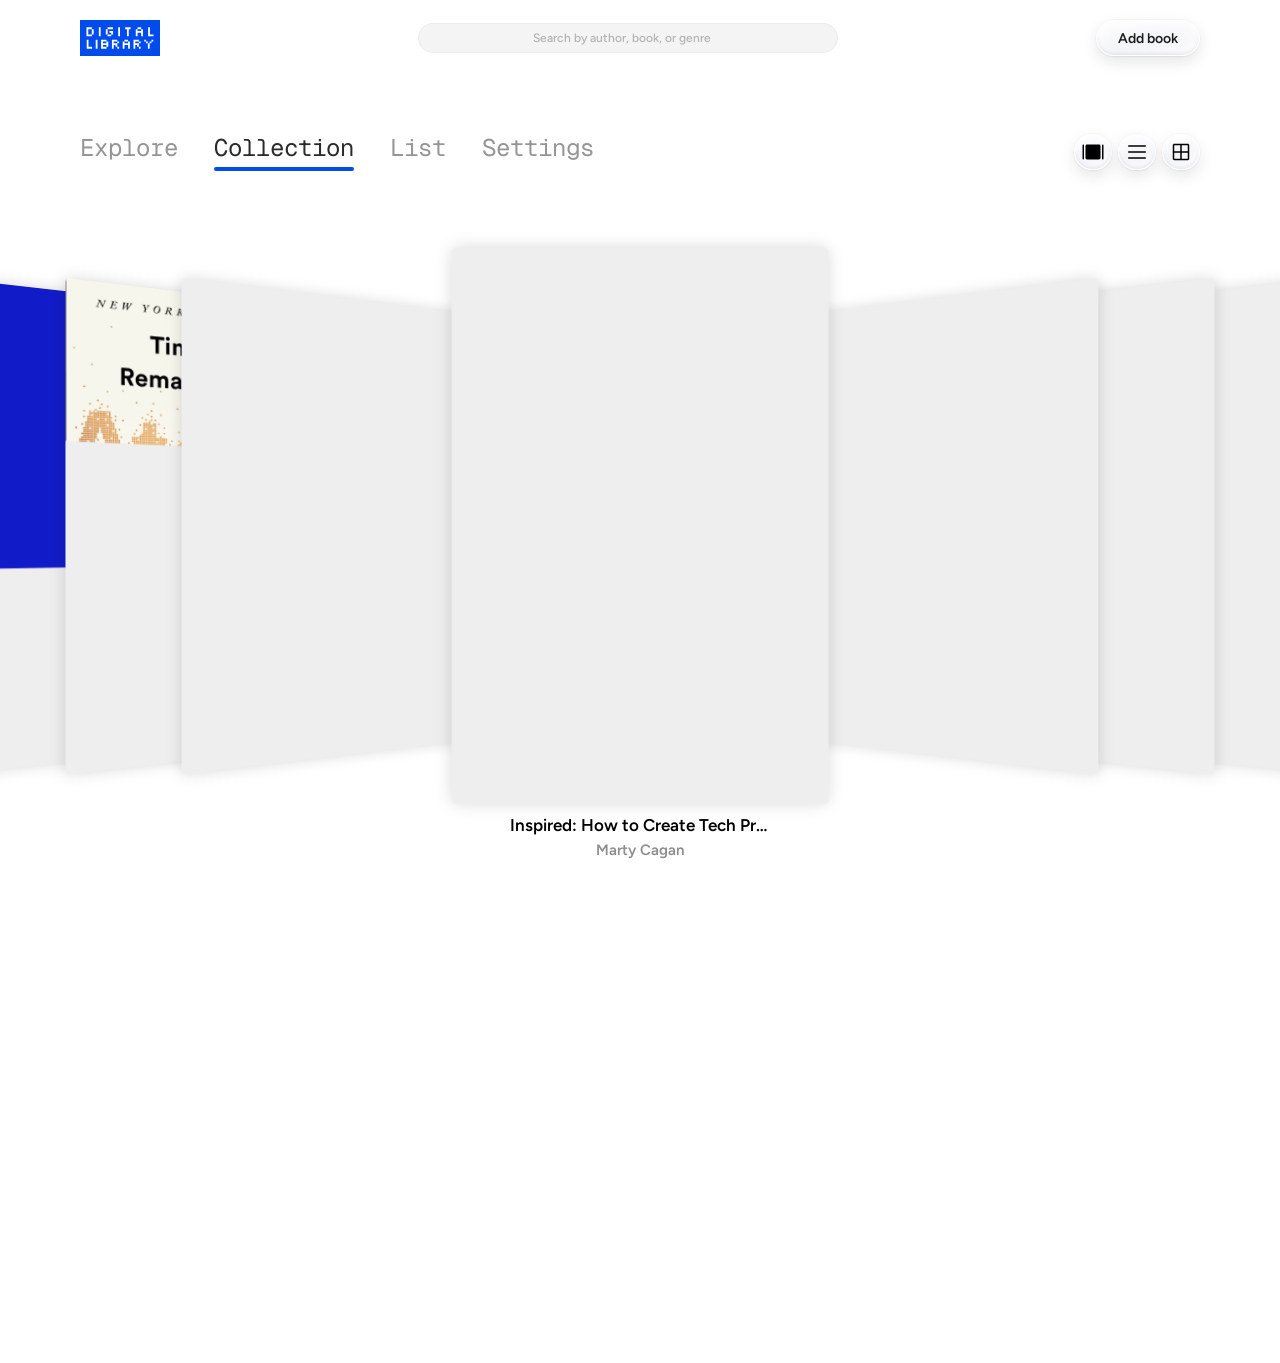
==== _ocr.html @ b077924c "Updates" ====
<!DOCTYPE html>
<html lang="en">
<head>
  <meta charset="UTF-8" />
  <meta name="viewport" content="width=device-width, initial-scale=1.0, minimum-scale=1.0, maximum-scale=1.0, user-scalable=no, viewport-fit=cover" />
  <title>Digital Library</title>
  <meta name="description" content="A Cover Flow shelf for the books worth keeping." />

  <!-- Link previews -->
  <meta property="og:type" content="website" />
  <meta property="og:title" content="Digital Library" />
  <meta property="og:description" content="A Cover Flow shelf for the books worth keeping." />
  <meta property="og:image" content="assets/og-image.png" />
  <meta property="og:image:width" content="800" />
  <meta property="og:image:height" content="600" />
  <meta property="og:image:alt" content="Digital Library" />
  <meta name="twitter:card" content="summary_large_image" />
  <meta name="twitter:title" content="Digital Library" />
  <meta name="twitter:description" content="A Cover Flow shelf for the books worth keeping." />
  <meta name="twitter:image" content="assets/og-image.png" />
  <link rel="preconnect" href="https://fonts.googleapis.com" />
  <link rel="preconnect" href="https://fonts.gstatic.com" crossorigin />
  <link href="https://fonts.googleapis.com/css2?family=Figtree:wght@400;500;600&family=Geist+Mono:wght@400;500&display=swap" rel="stylesheet" />
  <link rel="stylesheet" href="styles.css" />
</head>
<body>
  <header class="topbar">
    <div class="topbar-row">
      <img class="logo" src="assets/logo.svg" alt="Digital Library" />
      <div class="search" role="search">
        <input id="searchInput" type="search" placeholder="Search by author, book, or genre"
               aria-label="Search by author, book, or genre" autocomplete="off" />
      </div>
      <button class="add-btn glass" id="addBtn">Add book</button>
    </div>

    <div class="nav-row">
      <nav class="tabs" id="tabsNav">
        <button class="tab-link" data-tab="explore" data-label="Explore">
          Explore<img class="tab-caret" src="assets/caret-down.svg" alt="" />
        </button>
        <button class="tab-link active" data-tab="collection" data-label="Collection" aria-haspopup="menu" aria-expanded="false">
          Collection<img class="tab-caret" src="assets/caret-down.svg" alt="" />
        </button>
        <button class="tab-link" data-tab="list" data-label="List">
          List<img class="tab-caret" src="assets/caret-down.svg" alt="" />
        </button>
        <button class="tab-link" data-tab="settings" data-label="Settings">
          Settings<img class="tab-caret" src="assets/caret-down.svg" alt="" />
        </button>
        <span class="tab-indicator" id="tabIndicator" aria-hidden="true"></span>
        <div class="tab-menu glass glass--static" id="tabMenu" role="menu" hidden></div>
      </nav>

      <div class="view-ctas" id="viewCtas" role="group" aria-label="View">
        <button class="glass view-cta active" data-view="cover" aria-label="Cover view" title="Cover view" aria-pressed="true">
          <img class="icon-on" src="assets/slideshow-on.svg" alt="" />
          <img class="icon-off" src="assets/slideshow-off.svg" alt="" />
        </button>
        <button class="glass view-cta" data-view="list" aria-label="List view" title="List view" aria-pressed="false">
          <img class="icon-on" src="assets/list-on.svg" alt="" />
          <img class="icon-off" src="assets/list-off.svg" alt="" />
        </button>
        <button class="glass view-cta" data-view="grid" aria-label="Grid view" title="Grid view" aria-pressed="false">
          <img class="icon-on" src="assets/grid-on.svg" alt="" />
          <img class="icon-off" src="assets/grid-off.svg" alt="" />
        </button>
      </div>
    </div>
  </header>

  <main class="stage" id="stage">
    <div class="coverflow" id="coverflow"></div>
    <div class="book-meta" id="bookMeta">
      <p class="book-title" id="bookTitle"></p>
      <p class="book-author" id="bookAuthor"></p>
    </div>
  </main>

  <!-- Book detail tray -->
  <div class="tray-scrim" id="trayScrim" hidden></div>
  <aside class="tray glass glass--static" id="tray" role="dialog" aria-modal="true" aria-labelledby="trayTitle" hidden>
    <button class="tray-grip" id="trayGrip" aria-label="Close details"></button>
    <div class="tray-body">
      <img class="tray-cover" id="trayCover" alt="" />
      <div class="tray-text">
        <h2 class="tray-title" id="trayTitle"></h2>
        <p class="tray-author" id="trayAuthor"></p>
        <p class="tray-synopsis" id="traySynopsis"></p>
        <div class="tray-ctas" id="trayCtas"></div>
      </div>
    </div>
  </aside>

  <section class="browse" id="browse" hidden>
    <div class="browse-inner" id="browseInner"></div>
    <p class="browse-empty" id="browseEmpty" hidden>No books match that search.</p>
  </section>

  <!-- Add-book modal -->
  <div class="modal-backdrop" id="modalBackdrop" hidden>
    <div class="modal" role="dialog" aria-modal="true" aria-labelledby="modalTitle">
      <div class="modal-header">
        <h2 id="modalTitle">Add a book</h2>
        <button class="modal-close" id="modalClose" aria-label="Close">&times;</button>
      </div>

      <div class="modal-tabs" role="tablist">
        <button class="tab active" id="tabScan" role="tab" aria-selected="true">Scan ISBN</button>
        <button class="tab" id="tabPhoto" role="tab" aria-selected="false">Photo of cover</button>
      </div>

      <div class="camera-wrap" id="cameraWrap">
        <video id="camVideo" autoplay playsinline muted></video>
        <div class="scan-frame" id="scanFrame"></div>
        <p class="camera-note" id="cameraNote">Point the camera at the barcode on the back of the book.</p>
      </div>

      <div class="camera-fallback" id="cameraFallback" hidden>
        <p>Camera unavailable. Upload a photo instead:</p>
        <input type="file" id="fileInput" accept="image/*" capture="environment" />
      </div>

      <div class="modal-actions" id="scanActions">
        <div class="manual-isbn">
          <input type="text" id="isbnInput" inputmode="numeric" placeholder="…or type the ISBN" />
          <button class="btn secondary" id="isbnLookupBtn">Look up</button>
        </div>
      </div>

      <div class="modal-actions" id="photoActions" hidden>
        <button class="btn primary" id="captureBtn">Capture cover</button>
      </div>

      <div class="modal-status" id="modalStatus" hidden></div>

      <!-- Matches found by reading the cover -->
      <div class="candidates" id="candidates" hidden>
        <p class="candidates-label">Best matches — pick the right one:</p>
        <div class="candidate-list" id="candidateList"></div>
        <button class="btn secondary" id="usePhotoBtn">None of these — use my photo</button>
      </div>

      <!-- Confirmation card shown once a book is found / photographed -->
      <div class="confirm-card" id="confirmCard" hidden>
        <img id="confirmCover" alt="Book cover preview" />
        <div class="confirm-fields">
          <input type="text" id="confirmTitle" placeholder="Title" />
          <input type="text" id="confirmAuthor" placeholder="Author" />
          <div class="confirm-buttons">
            <button class="btn secondary" id="retryBtn">Retry</button>
            <button class="btn primary" id="confirmAddBtn">Add to library</button>
          </div>
        </div>
      </div>
    </div>
  </div>

  <canvas id="captureCanvas" hidden></canvas>
  <script src="assets/vendor/tesseract.min.js"></script>
  <script src="app.js"></script>
<script>
window.__done = null;
window.addEventListener("load", () => setTimeout(async () => {
  const out = [];
  try {
    const img = new Image();
    await new Promise((res, rej) => { img.onload = res; img.onerror = rej; img.src = "covers/atomic-habits.jpg"; });
    const c = document.createElement("canvas");
    c.width = img.naturalWidth; c.height = img.naturalHeight;
    c.getContext("2d").drawImage(img, 0, 0);
    const w = await getOcrWorker();
    const { data } = await w.recognize(c, {}, { text: true, blocks: true });
    const q = queryFromOcr(data);
    out.push("QUERY=[" + q + "]");
    const m = await searchOpenLibrary(q);
    out.push("TOP=" + m.slice(0,2).map(x => x.title + "/" + (x.author_name||[])[0]).join(" | "));
  } catch (e) { out.push("ERR=" + (e && e.message)); }
  window.__done = out.join(" || ");
  document.title = "RESULT " + window.__done;
}, 500));
</script></body>
</html>
---- styles.css ----
* { margin: 0; padding: 0; box-sizing: border-box; }

[hidden] { display: none !important; }

:root {
  /* Covers fill whatever vertical room the header leaves, so they stay as large
     as they can be at any window size. 306px is the space above the cover
     (header + gap) plus the title block below it; 0.886 undoes the 1.129x
     perspective magnification. The width cap keeps phones sane, and the height
     is derived back from it so the 0.677 cover ratio always holds. */
  --cover-fit: clamp(260px, calc((100vh - 344px) * 0.886), 640px);
  --cover-w: min(calc(var(--cover-fit) * 0.677), calc(100vw * 0.58));
  --cover-h: calc(var(--cover-w) / 0.677);
  --side-scale: 0.8;
  --title-color: #000;
  --author-color: #8d8d8d;

  /* Vertical rhythm: the same gap sits above the nav row and below it,
     so the header and the shelf are evenly spaced. */
  --shelf-gap: 76px;
  /* Bottom of the nav row: 20px padding + 36px header row + gap + 39px nav row. */
  --nav-bottom: calc(20px + 36px + var(--shelf-gap) + 39px);
  /* The centre cover is magnified about the shelf's perspective origin
     (50% 40%), so it renders this far above the container's top edge:
     0.4 x containerHeight x (scale - 1), where scale = 1400/(1400-160). */
  --cover-lift: calc((var(--cover-h) + 140px) * 0.0516);
}

html, body {
  height: 100%;
  overflow: hidden;
  background: #fff;
  font-family: 'Figtree', sans-serif;
  /* Lock the page: no rubber-band scroll, no text auto-sizing on rotate. */
  overscroll-behavior: none;
  -webkit-text-size-adjust: 100%;
  text-size-adjust: 100%;
}

/* Pins the app to the viewport so the page itself can never pan. */
body {
  position: fixed;
  inset: 0;
  touch-action: manipulation; /* also kills double-tap-to-zoom */
  -webkit-tap-highlight-color: transparent;
}

/* The shelf handles its own horizontal drag, so the browser gets no gestures. */
.stage { touch-action: none; }
/* List and grid scroll vertically, and stop at their own bounds. */
.browse { touch-action: pan-y; overscroll-behavior: contain; }

/* ---------- Top bar ---------- */
.topbar {
  position: fixed;
  top: 0; left: 0; right: 0;
  z-index: 40;
  padding: 20px;
  display: flex;
  flex-direction: column;
  /* Translucent so list/grid content passes softly beneath it. */
  background: rgba(255, 255, 255, 0.72);
  backdrop-filter: blur(20px) saturate(180%);
  -webkit-backdrop-filter: blur(20px) saturate(180%);
}

.topbar-row {
  display: flex;
  align-items: center;
  justify-content: space-between;
  gap: 24px;
  width: 100%;
  max-width: 1120px;
  margin: 0 auto;
}

.logo { width: 80px; height: 36px; flex-shrink: 0; }

/* Search */
.search { flex: 1; display: flex; justify-content: center; }
.search input {
  width: 100%;
  max-width: 420px;
  height: 30px;
  padding: 7px 20px;
  border: 1px solid rgba(145, 145, 145, 0.08);
  border-radius: 36px;
  background: #f4f4f4;
  font-family: 'Figtree', sans-serif;
  font-weight: 500;
  font-size: 12px;
  color: #2b2b2b;
  text-align: center;
  outline: none;
}
.search input::placeholder { color: #b1b1b1; }
/* Stays centred while typing, so the query grows outward from the middle. */
.search input:focus { border-color: rgba(0, 75, 236, 0.35); }
.search input::-webkit-search-cancel-button { cursor: pointer; }

/* Nav row */
.nav-row {
  display: flex;
  align-items: center;
  justify-content: space-between;
  gap: 24px;
  width: 100%;
  max-width: 1120px;
  margin: var(--shelf-gap) auto 0;
}

.tabs { display: flex; align-items: center; gap: 36px; }
.tab-link {
  display: flex;
  align-items: center;
  gap: 4px;
  padding: 0 0 4px;
  border: none;
  border-bottom: 4px solid transparent;
  background: none;
  font-family: 'Geist Mono', monospace;
  font-weight: 400;
  font-size: 24px;
  color: rgba(43, 43, 43, 0.5);
  cursor: pointer;
  white-space: nowrap;
  transition: color 0.15s ease;
}
.tab-link:hover { color: rgba(43, 43, 43, 0.8); }
/* The underline is a single shared bar (.tab-indicator) that slides between
   tabs, so the transparent border here only reserves its height. */
.tab-link.active { color: #2b2b2b; }

.tab-indicator {
  position: absolute;
  left: 0;
  bottom: 0;
  height: 4px;
  width: 0;
  background: #004bec;
  border-radius: 2px;
  pointer-events: none;
  transition: transform 0.4s cubic-bezier(0.22, 1, 0.36, 1),
              width 0.4s cubic-bezier(0.22, 1, 0.36, 1);
}
.tab-caret { width: 24px; height: 24px; display: none; }

/* View toggles */
.view-ctas { display: flex; align-items: center; gap: 6px; }
.view-cta {
  display: flex;
  align-items: center;
  justify-content: center;
  height: 36px;
  padding: 0 6px;
  border-radius: 29px;
  cursor: pointer;
}
/* State is carried by the icon — filled when selected, outline when not —
   so the glass chrome itself stays identical across all three. */
.view-cta img { width: 24px; height: 24px; display: block; }
.view-cta .icon-on { display: none; }
.view-cta.active .icon-on { display: block; }
.view-cta.active .icon-off { display: none; }
.view-cta:hover { box-shadow: 0 0 6px rgba(0, 0, 0, 0.28); }

/* ---------- Cover Flow stage ---------- */
.stage {
  position: absolute;
  inset: 0;
  display: flex;
  flex-direction: column;
  align-items: center;
  /* Anchored below the header rather than centred, so the gap stays even
     regardless of viewport height. */
  justify-content: flex-start;
  padding-top: calc(var(--nav-bottom) + var(--shelf-gap) + var(--cover-lift));
  user-select: none;
}

.coverflow {
  position: relative;
  width: 100%;
  height: calc(var(--cover-h) + 140px);
  perspective: 1400px;
  perspective-origin: 50% 40%;
  transform-style: preserve-3d;
}

.book {
  position: absolute;
  left: 50%;
  top: 0;
  width: var(--cover-w);
  height: var(--cover-h);
  margin-left: calc(var(--cover-w) / -2);
  transform-style: preserve-3d;
  transition: transform 0.55s cubic-bezier(0.22, 1, 0.36, 1),
              opacity 0.55s ease;
  cursor: pointer;
  will-change: transform;
}

.book .cover,
.book .reflection {
  position: absolute;
  left: 0;
  width: 100%;
  height: 100%;
  object-fit: cover;
  border-radius: 4.5px;
  display: block;
}

.book .cover {
  top: 0;
  box-shadow: 0 0 15.9px rgba(0, 0, 0, 0.15);
  background: #eee;
}

/* Mirrored copy of the cover, faded with a mask */
.book .reflection {
  top: calc(100% + 3px);
  transform: scaleY(-1);
  opacity: 1;
  pointer-events: none;
  /* Falls off quickly from the cover's edge so the title and author stay
     legible where they sit over it. (Local-space gradient, then flipped.) */
  -webkit-mask-image: linear-gradient(to top,
    rgba(0, 0, 0, 0.42) 0%, rgba(0, 0, 0, 0.12) 18%, transparent 34%);
  mask-image: linear-gradient(to top,
    rgba(0, 0, 0, 0.42) 0%, rgba(0, 0, 0, 0.12) 18%, transparent 34%);
}

.book-meta {
  display: flex;
  flex-direction: column;
  align-items: center;
  gap: 6px;
  /* Sits 12px below the magnified centre cover. The container is
     (--cover-h + 140px) tall while the cover renders 1.129x its height about
     the perspective origin, so the offset scales with the cover. */
  margin-top: calc(var(--cover-h) * 0.07742 - 135.23px);
  text-align: center;
  max-width: 420px;
  z-index: 30;
}
.book-title {
  font-weight: 600;
  font-size: 17px;
  color: var(--title-color);
  max-width: 260px;
  white-space: nowrap;
  overflow: hidden;
  text-overflow: ellipsis;
}
.book-author {
  font-weight: 600;
  font-size: 15px;
  color: var(--author-color);
}

/* ---------- List & grid views ---------- */
/* Scrolls beneath the header so the glass has real content to refract. */
.browse {
  position: absolute;
  inset: 0;
  overflow-y: auto;
  padding: calc(var(--nav-bottom) + 28px) 20px 60px;
}
.browse-inner {
  width: 100%;
  max-width: 1120px;
  margin: 0 auto;
}

.browse-empty {
  max-width: 1120px;
  margin: 40px auto;
  text-align: center;
  font-family: 'Figtree', sans-serif;
  font-size: 15px;
  color: #8d8d8d;
}

/* Grid */
.browse-inner.grid {
  display: grid;
  grid-template-columns: repeat(auto-fill, minmax(150px, 1fr));
  gap: 32px 24px;
}
.grid .browse-item { cursor: pointer; }
.grid .browse-item img {
  width: 100%;
  aspect-ratio: 2 / 3;
  object-fit: cover;
  border-radius: 4.5px;
  box-shadow: 0 0 13.5px rgba(0, 0, 0, 0.15);
  background: #eee;
  display: block;
  transition: transform 0.15s ease, box-shadow 0.15s ease;
}
.grid .browse-item:hover img {
  transform: translateY(-3px);
  box-shadow: 0 6px 18px rgba(0, 0, 0, 0.2);
}
.grid .browse-item h3 {
  margin-top: 12px;
  font-family: 'Figtree', sans-serif;
  font-weight: 600;
  font-size: 15px;
  color: #000;
  white-space: nowrap;
  overflow: hidden;
  text-overflow: ellipsis;
}
.grid .browse-item p {
  margin-top: 2px;
  font-family: 'Figtree', sans-serif;
  font-weight: 600;
  font-size: 13px;
  color: #8d8d8d;
  white-space: nowrap;
  overflow: hidden;
  text-overflow: ellipsis;
}

/* List */
.browse-inner.list { display: flex; flex-direction: column; }
.list .browse-item {
  display: flex;
  align-items: center;
  gap: 16px;
  padding: 12px 8px;
  border-bottom: 1px solid #f0f0f0;
  cursor: pointer;
  border-radius: 10px;
  transition: background 0.15s ease;
}
.list .browse-item:hover { background: #fafafa; }
.list .browse-item img {
  width: 44px;
  height: 66px;
  object-fit: cover;
  border-radius: 3px;
  box-shadow: 0 0 8px rgba(0, 0, 0, 0.15);
  background: #eee;
  flex-shrink: 0;
}
.list .browse-item h3 {
  font-family: 'Figtree', sans-serif;
  font-weight: 600;
  font-size: 17px;
  color: #000;
}
.list .browse-item p {
  margin-top: 2px;
  font-family: 'Figtree', sans-serif;
  font-weight: 600;
  font-size: 15px;
  color: #8d8d8d;
}

/* ---------- Add button ---------- */
/* ---------- Liquid Glass ----------
   The header sits on white, so the glass reads through its edges rather than
   through refraction: a bright specular rim along the top, a darker settling
   edge at the bottom, and a soft cast shadow lifting it off the page. */
.glass {
  position: relative;
  isolation: isolate;
  border: 1px solid rgba(255, 255, 255, 0.8);
  background:
    linear-gradient(150deg,
      rgba(255, 255, 255, 0.92) 0%,
      rgba(255, 255, 255, 0.32) 46%,
      rgba(255, 255, 255, 0.78) 100%),
    rgba(228, 230, 238, 0.72);
  backdrop-filter: blur(18px) saturate(190%);
  -webkit-backdrop-filter: blur(18px) saturate(190%);
  box-shadow:
    0 0 0 0.5px rgba(0, 0, 0, 0.06),
    0 1px 2px rgba(0, 0, 0, 0.05),
    0 6px 16px rgba(0, 0, 0, 0.1),
    inset 0 1px 1.5px rgba(255, 255, 255, 1),
    inset 0 -2px 3px rgba(120, 125, 145, 0.14),
    inset 0 0 14px rgba(255, 255, 255, 0.55);
  transition: transform 0.18s ease, box-shadow 0.18s ease;
}

/* Glossy sheen across the top half */
.glass::before {
  content: '';
  position: absolute;
  inset: 0;
  border-radius: inherit;
  background: linear-gradient(to bottom,
    rgba(255, 255, 255, 0.7) 0%,
    rgba(255, 255, 255, 0.15) 45%,
    rgba(255, 255, 255, 0) 60%);
  pointer-events: none;
  z-index: -1;
}

/* Panels opt out of the lift with .glass--static; only controls react. */
.glass:not(.glass--static):hover {
  transform: translateY(-1px);
  box-shadow:
    0 2px 4px rgba(0, 0, 0, 0.06),
    0 10px 22px rgba(0, 0, 0, 0.12),
    inset 0 1px 1px rgba(255, 255, 255, 1),
    inset 0 -1px 2px rgba(0, 0, 0, 0.055),
    inset 0 0 12px rgba(255, 255, 255, 0.6);
}
.glass:not(.glass--static):active {
  transform: translateY(0);
  box-shadow:
    0 1px 2px rgba(0, 0, 0, 0.06),
    0 3px 8px rgba(0, 0, 0, 0.1),
    inset 0 1px 3px rgba(0, 0, 0, 0.09),
    inset 0 -1px 1px rgba(255, 255, 255, 0.7);
}

.add-btn {
  flex-shrink: 0;
  display: flex;
  align-items: center;
  height: 36px;
  padding: 0 21px;
  border-radius: 29px;
  color: #1d1d1f;
  font-family: 'Figtree', sans-serif;
  font-weight: 600;
  font-size: 14px;
  white-space: nowrap;
  cursor: pointer;
}

/* ---------- Modal ---------- */
.modal-backdrop {
  position: fixed;
  inset: 0;
  background: rgba(0, 0, 0, 0.45);
  display: flex;
  align-items: center;
  justify-content: center;
  z-index: 100;
}

.modal {
  width: min(520px, calc(100vw - 32px));
  max-height: calc(100vh - 48px);
  overflow-y: auto;
  background: #fff;
  border-radius: 20px;
  padding: 24px;
  display: flex;
  flex-direction: column;
  gap: 16px;
}

.modal-header {
  display: flex;
  align-items: center;
  justify-content: space-between;
}
.modal-header h2 { font-size: 20px; font-weight: 600; }
.modal-close {
  border: none;
  background: none;
  font-size: 28px;
  line-height: 1;
  color: #8d8d8d;
  cursor: pointer;
}

.modal-tabs {
  display: flex;
  gap: 8px;
  background: #f2f2f2;
  border-radius: 12px;
  padding: 4px;
}
.tab {
  flex: 1;
  padding: 10px;
  border: none;
  border-radius: 9px;
  background: none;
  font-family: 'Figtree', sans-serif;
  font-weight: 600;
  font-size: 15px;
  color: #6f6f6f;
  cursor: pointer;
}
.tab.active { background: #fff; color: #000; box-shadow: 0 1px 4px rgba(0,0,0,0.12); }

.camera-wrap {
  position: relative;
  border-radius: 14px;
  overflow: hidden;
  background: #111;
  aspect-ratio: 4 / 3;
}
.camera-wrap video {
  width: 100%;
  height: 100%;
  object-fit: cover;
  display: block;
}
.scan-frame {
  position: absolute;
  left: 50%; top: 50%;
  transform: translate(-50%, -50%);
  width: 70%;
  height: 38%;
  border: 2.5px solid rgba(255, 255, 255, 0.9);
  border-radius: 12px;
  box-shadow: 0 0 0 2000px rgba(0, 0, 0, 0.25);
}
.camera-wrap.photo-mode .scan-frame {
  width: 52%;
  height: 86%;
}
.camera-note {
  position: absolute;
  left: 0; right: 0; bottom: 10px;
  text-align: center;
  color: #fff;
  font-size: 13px;
  text-shadow: 0 1px 3px rgba(0,0,0,0.7);
}

.camera-fallback { font-size: 15px; display: flex; flex-direction: column; gap: 10px; }

.modal-actions { display: flex; justify-content: center; }
.manual-isbn { display: flex; gap: 8px; width: 100%; }
.manual-isbn input {
  flex: 1;
  padding: 10px 14px;
  border: 1.5px solid #ddd;
  border-radius: 10px;
  font-family: 'Figtree', sans-serif;
  font-size: 15px;
}

.btn {
  padding: 10px 18px;
  border: none;
  border-radius: 10px;
  font-family: 'Figtree', sans-serif;
  font-weight: 600;
  font-size: 15px;
  cursor: pointer;
}
.btn.primary { background: #1d24e0; color: #fff; }
.btn.primary:hover { background: #161cb8; }
.btn.secondary { background: #f2f2f2; color: #2b2b2b; }
.btn.secondary:hover { background: #e6e6e6; }
.btn:disabled { opacity: 0.5; cursor: default; }

.modal-status {
  text-align: center;
  font-size: 14px;
  color: #6f6f6f;
  min-height: 20px;
}
.modal-status.error { color: #c62828; }

.confirm-card {
  display: flex;
  gap: 16px;
  background: #f8f8f8;
  border-radius: 14px;
  padding: 16px;
}
.confirm-card img {
  width: 96px;
  height: 142px;
  object-fit: cover;
  border-radius: 4px;
  box-shadow: 0 2px 8px rgba(0,0,0,0.18);
  background: #ddd;
}
.confirm-fields {
  flex: 1;
  display: flex;
  flex-direction: column;
  gap: 10px;
  justify-content: center;
}
.confirm-fields input {
  padding: 9px 12px;
  border: 1.5px solid #ddd;
  border-radius: 9px;
  font-family: 'Figtree', sans-serif;
  font-size: 15px;
}
.confirm-buttons { display: flex; gap: 8px; justify-content: flex-end; }

/* ---------- Small screens ---------- */
/* Shorter viewports: tighten the header rhythm; the covers size themselves. */
@media (min-width: 901px) and (max-height: 820px) { :root { --shelf-gap: 56px; } }
@media (min-width: 901px) and (max-height: 700px) { :root { --shelf-gap: 40px; } }

@media (max-width: 900px) {
  :root {
    --shelf-gap: 38px;
    /* 20px padding + 36px logo row + 30px gap + 44px search + gap + 39px nav */
    --nav-bottom: calc(20px + 36px + 30px + 44px + var(--shelf-gap) + 39px);
  }

  /* Stacked header: logo + CTA, then a full-width search field */
  .topbar-row { flex-wrap: wrap; gap: 0; }
  .search {
    order: 3;
    flex-basis: 100%;
    margin-top: 30px;
  }
  .search input {
    max-width: none;
    height: auto;
    padding: 14px 20px;
  }

  /* Tabs collapse to the current one with a caret */
  .tab-link { display: none; }
  .tab-link.active { display: flex; }
  .tab-caret { display: block; }

  .browse-inner.grid { grid-template-columns: repeat(auto-fill, minmax(120px, 1fr)); gap: 24px 16px; }

  .book-title { font-size: 15px; max-width: 220px; }
  .book-author { font-size: 13px; }
}

/* ---------- Book detail tray ---------- */
.tray-scrim {
  position: fixed;
  inset: 0;
  z-index: 60;
  background: rgba(20, 22, 30, 0.28);
  backdrop-filter: blur(2px);
  -webkit-backdrop-filter: blur(2px);
  opacity: 0;
  transition: opacity 0.32s ease;
}
.tray-scrim.open { opacity: 1; }

.tray {
  position: fixed;
  left: 50%;
  bottom: 0;
  z-index: 70;
  width: min(880px, calc(100vw - 32px));
  max-height: min(74vh, 560px);
  overflow-y: auto;
  overscroll-behavior: contain;
  padding: 14px 28px 28px;
  border-radius: 28px 28px 0 0;
  border-bottom: none;
  transform: translate(-50%, 100%);
  transition: transform 0.42s cubic-bezier(0.22, 1, 0.36, 1);
  /* Deeper cast than the header glass, since it floats over the shelf. */
  box-shadow:
    0 0 0 0.5px rgba(0, 0, 0, 0.06),
    0 -8px 40px rgba(0, 0, 0, 0.18),
    inset 0 1px 1.5px rgba(255, 255, 255, 1),
    inset 0 0 20px rgba(255, 255, 255, 0.5);
}
.tray.open { transform: translate(-50%, 0); }

/* Drag-handle affordance, doubles as a close button */
.tray-grip {
  display: block;
  width: 44px;
  height: 5px;
  margin: 0 auto 18px;
  padding: 0;
  border: none;
  border-radius: 3px;
  background: rgba(60, 64, 80, 0.28);
  cursor: pointer;
}
.tray-grip:hover { background: rgba(60, 64, 80, 0.45); }

.tray-body { display: flex; gap: 24px; align-items: flex-start; }

.tray-cover {
  width: 132px;
  flex-shrink: 0;
  aspect-ratio: 0.677;
  object-fit: cover;
  border-radius: 5px;
  background: #eee;
  box-shadow: 0 6px 20px rgba(0, 0, 0, 0.22);
}

.tray-text { flex: 1; min-width: 0; }
.tray-title {
  font-family: 'Figtree', sans-serif;
  font-weight: 600;
  font-size: 22px;
  color: #1d1d1f;
  line-height: 1.25;
}
.tray-author {
  margin-top: 4px;
  font-family: 'Figtree', sans-serif;
  font-weight: 600;
  font-size: 15px;
  color: #8d8d8d;
}
.tray-synopsis {
  margin-top: 14px;
  font-family: 'Figtree', sans-serif;
  font-size: 15px;
  line-height: 1.55;
  color: #3a3a40;
}

.tray-ctas { display: flex; flex-wrap: wrap; gap: 8px; margin-top: 20px; }
.tray-cta {
  display: inline-flex;
  align-items: center;
  gap: 7px;
  height: 38px;
  padding: 0 18px;
  border-radius: 29px;
  font-family: 'Figtree', sans-serif;
  font-weight: 600;
  font-size: 14px;
  color: #1d1d1f;
  text-decoration: none;
  white-space: nowrap;
}
.tray-cta.primary {
  background: #004bec;
  border-color: rgba(255, 255, 255, 0.25);
  color: #fff;
  box-shadow:
    0 1px 2px rgba(0, 0, 0, 0.12),
    0 6px 16px rgba(0, 75, 236, 0.32),
    inset 0 1px 1px rgba(255, 255, 255, 0.45);
}
.tray-cta.primary::before {
  background: linear-gradient(to bottom, rgba(255, 255, 255, 0.28) 0%, rgba(255, 255, 255, 0) 58%);
}
.tray-cta.primary:hover {
  box-shadow:
    0 2px 4px rgba(0, 0, 0, 0.14),
    0 10px 22px rgba(0, 75, 236, 0.4),
    inset 0 1px 1px rgba(255, 255, 255, 0.5);
}


@media (max-width: 900px) {
  .tray { width: 100%; padding: 12px 20px 24px; border-radius: 22px 22px 0 0; }
  .tray-body { gap: 16px; }
  .tray-cover { width: 92px; }
  .tray-title { font-size: 19px; }
  .tray-synopsis { font-size: 14px; margin-top: 10px; }
  .tray-ctas { gap: 6px; margin-top: 16px; }
  .tray-cta { height: 36px; padding: 0 14px; font-size: 13px; }
}

/* ---------- Entrance motion ----------
   Everything except the shelf eases in. The carousel keeps its own transform
   transition, so its movement is untouched.
   fill-mode is `backwards`, not `both`: the first keyframe holds during the
   delay, but once the run finishes the element returns to its normal styles,
   so hover lifts and other transforms still work afterwards. */
@keyframes rise-in {
  from { opacity: 0; transform: translateY(12px); }
  to   { opacity: 1; transform: translateY(0); }
}
@keyframes fade-in {
  from { opacity: 0; }
  to   { opacity: 1; }
}

.logo,
.search,
.add-btn,
.tab-link,
.view-cta,
.book-meta {
  animation: rise-in 0.55s cubic-bezier(0.22, 1, 0.36, 1) backwards;
}

/* Staggered so the header assembles left to right, then the nav row */
.logo      { animation-delay: 0.04s; }
.search    { animation-delay: 0.10s; }
.add-btn   { animation-delay: 0.16s; }
.tab-link:nth-of-type(1) { animation-delay: 0.22s; }
.tab-link:nth-of-type(2) { animation-delay: 0.27s; }
.tab-link:nth-of-type(3) { animation-delay: 0.32s; }
.tab-link:nth-of-type(4) { animation-delay: 0.37s; }
.view-cta:nth-of-type(1) { animation-delay: 0.30s; }
.view-cta:nth-of-type(2) { animation-delay: 0.35s; }
.view-cta:nth-of-type(3) { animation-delay: 0.40s; }
.book-meta { animation-delay: 0.46s; }

/* Title and author cross-fade when the shelf lands on a new book */
.book-meta.swap { animation: fade-in 0.4s ease backwards; }

/* List and grid tiles ease in; the delay is set per item in app.js */
.browse-item { animation: rise-in 0.45s cubic-bezier(0.22, 1, 0.36, 1) backwards; }

/* Add-book modal */
.modal-backdrop { animation: fade-in 0.22s ease backwards; }
.modal { animation: rise-in 0.38s cubic-bezier(0.22, 1, 0.36, 1) backwards; }

/* Respect a reduced-motion preference. */
@media (prefers-reduced-motion: reduce) {
  *, *::before, *::after {
    animation-duration: 0.01ms !important;
    animation-delay: 0ms !important;
    transition-duration: 0.01ms !important;
  }
}

/* ---------- Mobile tab dropdown ---------- */
.tabs { position: relative; }

.tab-menu {
  position: absolute;
  top: calc(100% + 14px);
  left: 0;
  min-width: 240px;
  padding: 8px;
  border-radius: 22px;
  z-index: 80;
  display: none;
  flex-direction: column;
  gap: 2px;
  opacity: 0;
  transform: translateY(-8px) scale(0.98);
  transform-origin: top left;
  transition: opacity 0.2s ease, transform 0.24s cubic-bezier(0.22, 1, 0.36, 1);
}
.tab-menu.open { opacity: 1; transform: translateY(0) scale(1); }

.tab-menu button {
  width: 100%;
  text-align: left;
  padding: 11px 16px;
  border: none;
  background: none;
  border-radius: 14px;
  font-family: 'Geist Mono', monospace;
  font-weight: 400;
  font-size: 17px;
  color: #2b2b2b;
  cursor: pointer;
  white-space: nowrap;
  transition: background 0.15s ease, color 0.15s ease;
}
.tab-menu button:hover { background: rgba(255, 255, 255, 0.55); }
.tab-menu button.current { color: #004bec; }

/* Only phones collapse the tabs into a menu. */
@media (max-width: 900px) {
  .tab-menu { display: flex; }
  .tab-link.active { cursor: pointer; }
}

/* ---------- Cover-match candidates ---------- */
.candidates { display: flex; flex-direction: column; gap: 10px; }
.candidates-label {
  font-family: 'Figtree', sans-serif;
  font-weight: 600;
  font-size: 14px;
  color: #2b2b2b;
}
.candidate-list { display: flex; flex-direction: column; gap: 6px; }

.candidate {
  display: flex;
  align-items: center;
  gap: 12px;
  padding: 8px;
  border: 1.5px solid #eee;
  border-radius: 12px;
  background: #fff;
  text-align: left;
  cursor: pointer;
  transition: border-color 0.15s ease, background 0.15s ease;
}
.candidate:hover { border-color: #004bec; background: #f7f9ff; }
.candidate img {
  width: 40px;
  height: 60px;
  object-fit: cover;
  border-radius: 3px;
  background: #eee;
  flex-shrink: 0;
}
.candidate-text { min-width: 0; }
.candidate-text strong {
  display: block;
  font-family: 'Figtree', sans-serif;
  font-weight: 600;
  font-size: 14px;
  color: #1d1d1f;
  white-space: nowrap;
  overflow: hidden;
  text-overflow: ellipsis;
}
.candidate-text span {
  font-family: 'Figtree', sans-serif;
  font-size: 13px;
  color: #8d8d8d;
}
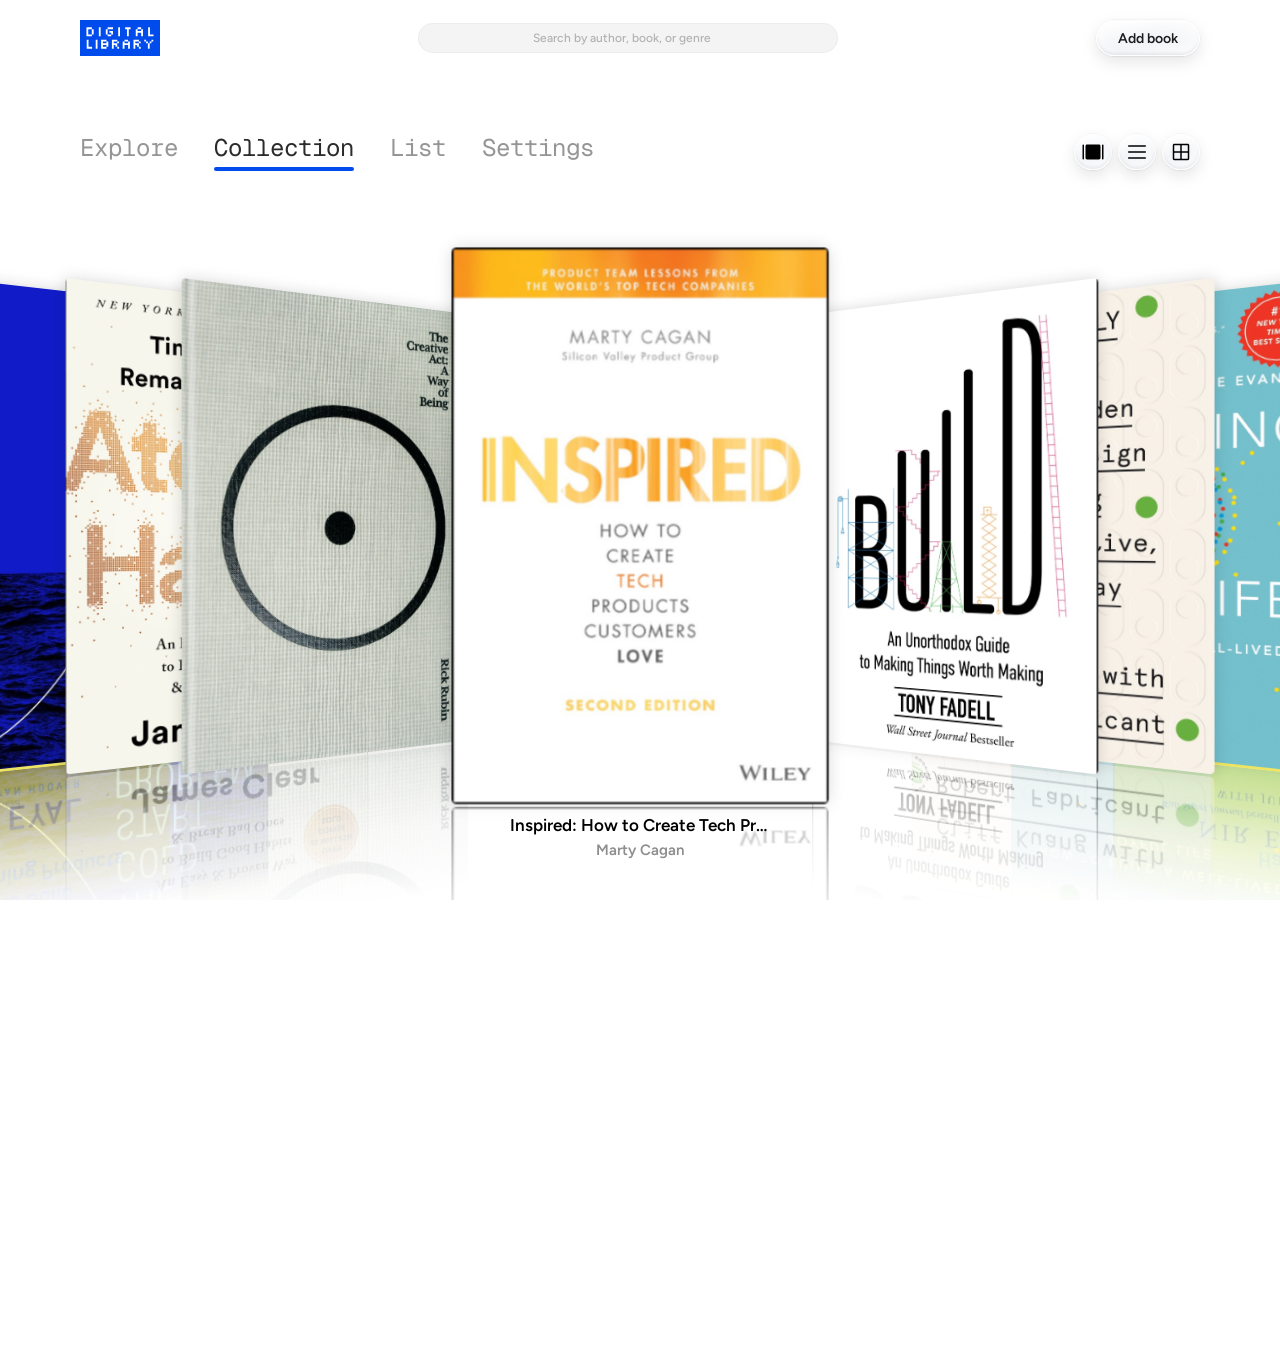
==== commit 2b15a6a9: "Updates" ====
--- a/_ocr.html
+++ b/_ocr.html
@@ -164,20 +164,21 @@
 window.addEventListener("load", () => setTimeout(async () => {
   const out = [];
   try {
-    const img = new Image();
-    await new Promise((res, rej) => { img.onload = res; img.onerror = rej; img.src = "covers/atomic-habits.jpg"; });
-    const c = document.createElement("canvas");
-    c.width = img.naturalWidth; c.height = img.naturalHeight;
-    c.getContext("2d").drawImage(img, 0, 0);
     const w = await getOcrWorker();
-    const { data } = await w.recognize(c, {}, { text: true, blocks: true });
-    const q = queryFromOcr(data);
-    out.push("QUERY=[" + q + "]");
-    const m = await searchOpenLibrary(q);
-    out.push("TOP=" + m.slice(0,2).map(x => x.title + "/" + (x.author_name||[])[0]).join(" | "));
+    for (const name of ["atomic-habits","inspired","build","hooked","creative-act"]) {
+      const img = new Image();
+      await new Promise((res, rej) => { img.onload = res; img.onerror = rej; img.src = "covers/"+name+".jpg"; });
+      const c = document.createElement("canvas");
+      c.width = img.naturalWidth; c.height = img.naturalHeight;
+      c.getContext("2d").drawImage(img, 0, 0);
+      const { data } = await w.recognize(c, {}, { text: true, blocks: true });
+      const q = queryFromOcr(data);
+      let top = "(none)";
+      try { const m = await searchOpenLibrary(q); top = m.length ? m[0].title + " / " + (m[0].author_name||[])[0] : "(none)"; } catch(e){ top = "ERR"; }
+      out.push(name + "  ->  " + top + "   [q: " + q.slice(0,60) + "]");
+    }
   } catch (e) { out.push("ERR=" + (e && e.message)); }
-  window.__done = out.join(" || ");
-  document.title = "RESULT " + window.__done;
+  window.__done = out.join("\n");
 }, 500));
 </script></body>
 </html>
